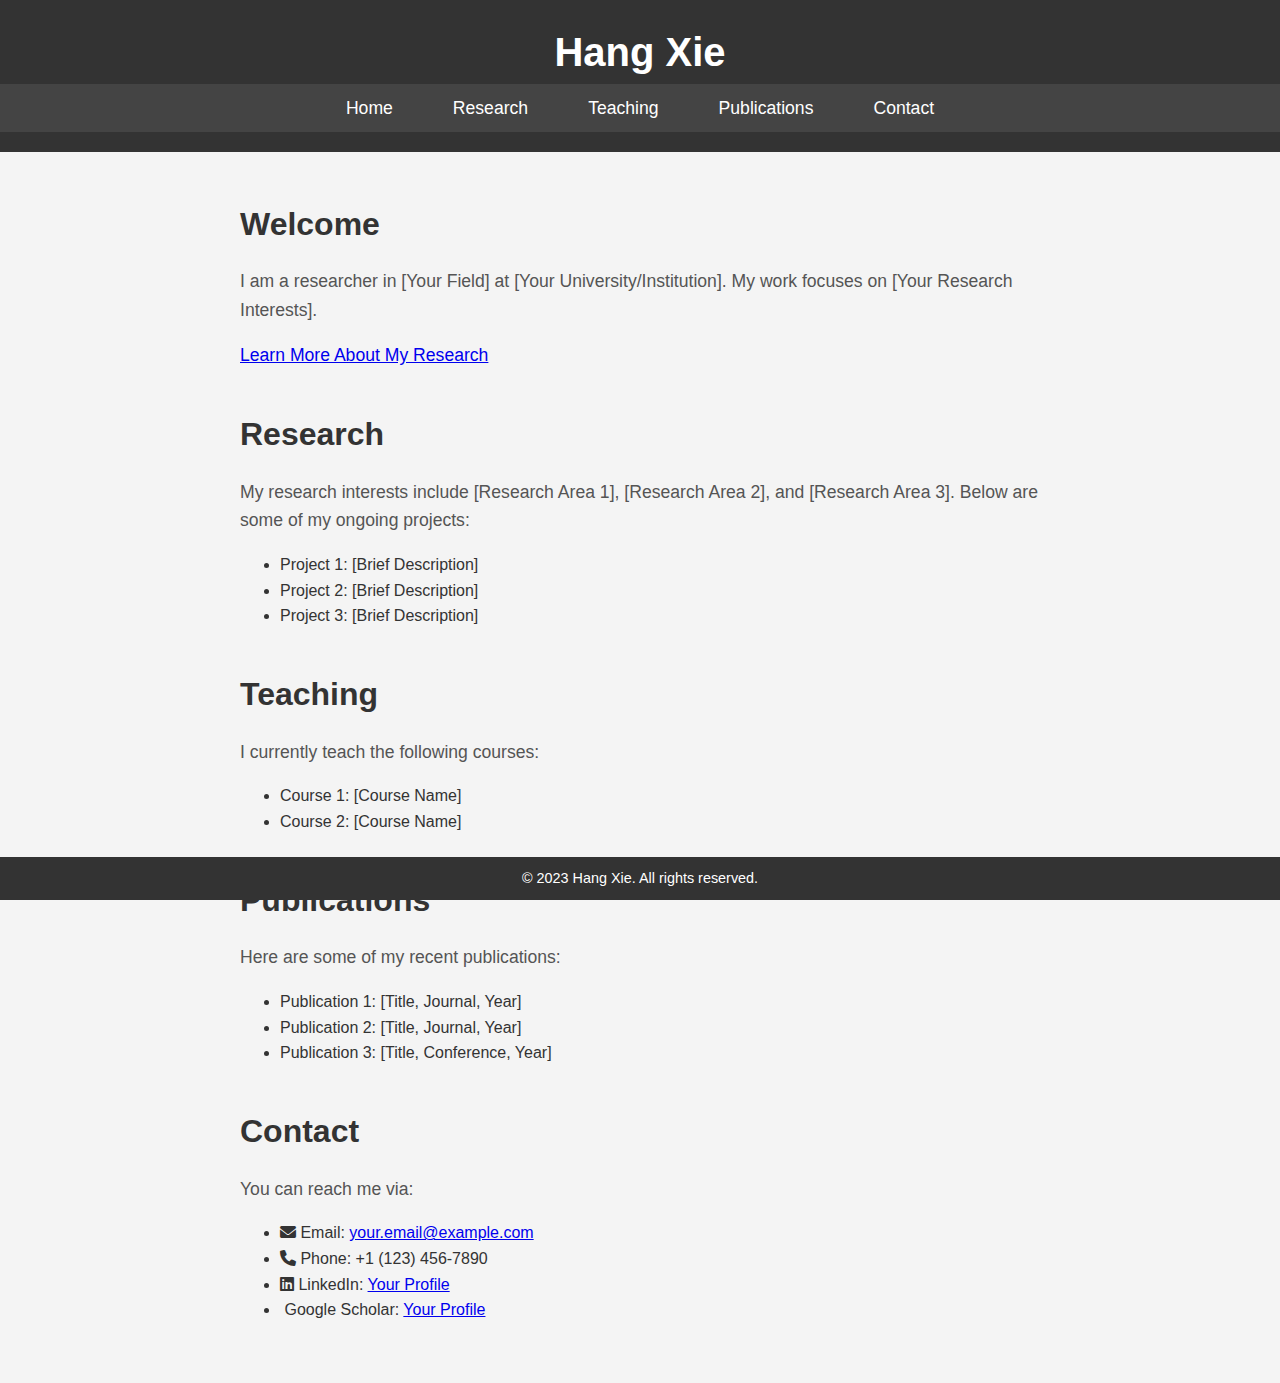
==== index.html @ 6e14a4ef "Update index.html" ====
<!DOCTYPE html>
<html lang="en">
<head>
    <meta charset="UTF-8">
    <meta name="viewport" content="width=device-width, initial-scale=1.0">
    <title>Hang Xie - Academic Homepage</title>
    <link rel="stylesheet" href="styles.css">
    <link rel="stylesheet" href="https://cdnjs.cloudflare.com/ajax/libs/font-awesome/6.0.0/css/all.min.css">
</head>
<body>
    <header>
        <div class="container">
            <h1>Hang Xie</h1>
            <nav>
                <ul>
                    <li><a href="#home">Home</a></li>
                    <li><a href="#research">Research</a></li>
                    <li><a href="#teaching">Teaching</a></li>
                    <li><a href="#publications">Publications</a></li>
                    <li><a href="#contact">Contact</a></li>
                </ul>
            </nav>
        </div>
    </header>

    <main>
        <section id="home" class="section">
            <div class="container">
                <h2>Welcome</h2>
                <p>
                    I am a researcher in [Your Field] at [Your University/Institution]. My work focuses on [Your Research Interests].
                </p>
                <p>
                    <a href="#research" class="btn">Learn More About My Research</a>
                </p>
            </div>
        </section>

        <section id="research" class="section">
            <div class="container">
                <h2>Research</h2>
                <p>
                    My research interests include [Research Area 1], [Research Area 2], and [Research Area 3]. Below are some of my ongoing projects:
                </p>
                <ul>
                    <li>Project 1: [Brief Description]</li>
                    <li>Project 2: [Brief Description]</li>
                    <li>Project 3: [Brief Description]</li>
                </ul>
            </div>
        </section>

        <section id="teaching" class="section">
            <div class="container">
                <h2>Teaching</h2>
                <p>
                    I currently teach the following courses:
                </p>
                <ul>
                    <li>Course 1: [Course Name]</li>
                    <li>Course 2: [Course Name]</li>
                </ul>
            </div>
        </section>

        <section id="publications" class="section">
            <div class="container">
                <h2>Publications</h2>
                <p>
                    Here are some of my recent publications:
                </p>
                <ul>
                    <li>Publication 1: [Title, Journal, Year]</li>
                    <li>Publication 2: [Title, Journal, Year]</li>
                    <li>Publication 3: [Title, Conference, Year]</li>
                </ul>
            </div>
        </section>

        <section id="contact" class="section">
            <div class="container">
                <h2>Contact</h2>
                <p>
                    You can reach me via:
                </p>
                <ul>
                    <li><i class="fas fa-envelope"></i> Email: <a href="mailto:your.email@example.com">your.email@example.com</a></li>
                    <li><i class="fas fa-phone"></i> Phone: +1 (123) 456-7890</li>
                    <li><i class="fab fa-linkedin"></i> LinkedIn: <a href="https://www.linkedin.com/in/yourprofile" target="_blank">Your Profile</a></li>
                    <li><i class="fab fa-google-scholar"></i> Google Scholar: <a href="https://scholar.google.com/citations?user=yourid" target="_blank">Your Profile</a></li>
                </ul>
            </div>
        </section>
    </main>

    <footer>
        <div class="container">
            <p>&copy; 2023 Hang Xie. All rights reserved.</p>
        </div>
    </footer>

    <script src="script.js"></script>
</body>
</html>
---- styles.css ----
/* General Styles */
body {
    font-family: 'Arial', sans-serif;
    line-height: 1.6;
    margin: 0;
    padding: 0;
    background-color: #f4f4f4;
    color: #333;
}

header {
    background-color: #333;
    color: #fff;
    padding: 20px 0;
    text-align: center;
}

header h1 {
    margin: 0;
    font-size: 2.5rem;
}

nav ul {
    list-style: none;
    padding: 0;
    margin: 0;
    display: flex;
    justify-content: center;
    background-color: #444;
}

nav ul li {
    margin: 0 15px;
}

nav ul li a {
    color: #fff;
    text-decoration: none;
    font-size: 1.1rem;
    padding: 10px 15px;
    display: block;
}

nav ul li a:hover {
    background-color: #555;
    border-radius: 5px;
}

main {
    padding: 20px;
    max-width: 800px;
    margin: 0 auto;
}

section {
    margin-bottom: 40px;
}

section h2 {
    font-size: 2rem;
    margin-bottom: 10px;
    color: #333;
}

section p {
    font-size: 1.1rem;
    color: #555;
}

footer {
    background-color: #333;
    color: #fff;
    text-align: center;
    padding: 10px 0;
    position: fixed;
    width: 100%;
    bottom: 0;
}

footer p {
    margin: 0;
    font-size: 0.9rem;
}

/* Responsive Design */
@media (max-width: 768px) {
    header h1 {
        font-size: 2rem;
    }

    nav ul {
        flex-direction: column;
    }

    nav ul li {
        margin: 5px 0;
    }

    main {
        padding: 10px;
    }
}
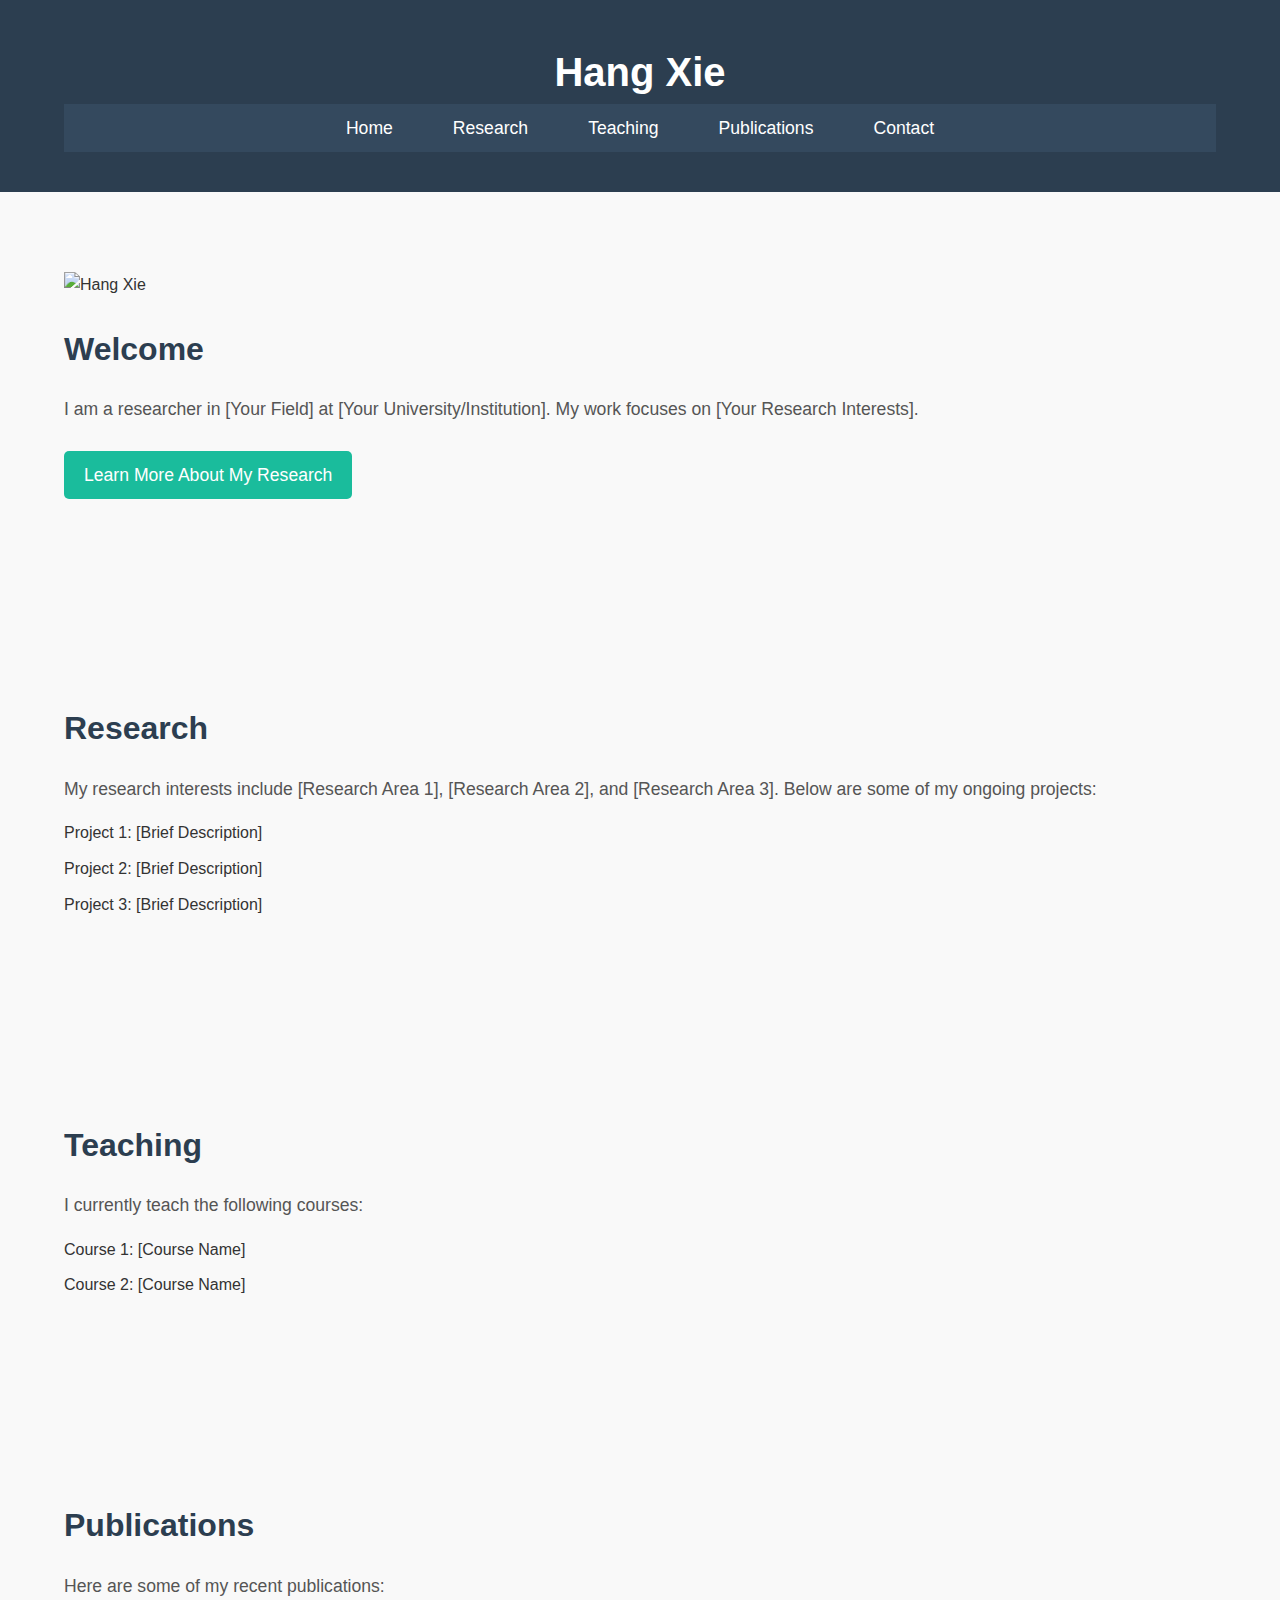
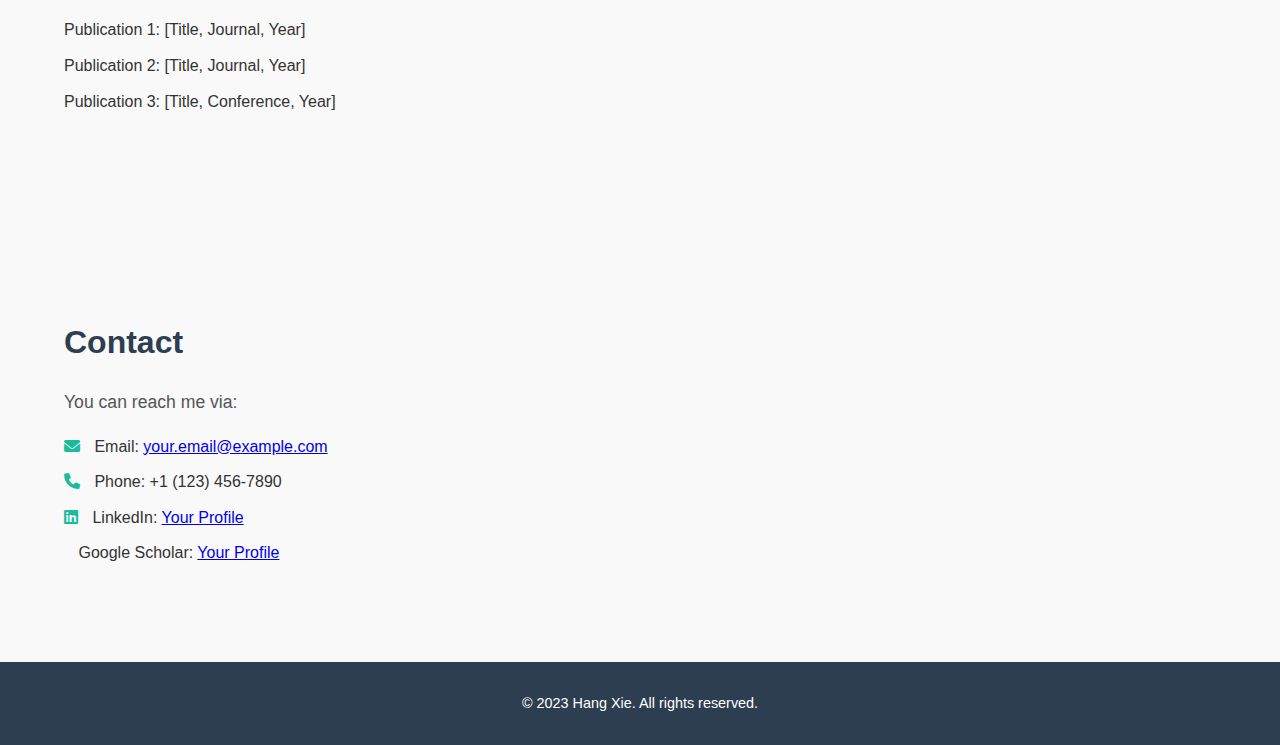
==== commit 3abfad44: "Update index.html" ====
--- a/index.html
+++ b/index.html
@@ -26,13 +26,18 @@
     <main>
         <section id="home" class="section">
             <div class="container">
-                <h2>Welcome</h2>
-                <p>
-                    I am a researcher in [Your Field] at [Your University/Institution]. My work focuses on [Your Research Interests].
-                </p>
-                <p>
-                    <a href="#research" class="btn">Learn More About My Research</a>
-                </p>
+                <div class="profile">
+                    <img src="profile.jpg" alt="Hang Xie" class="profile-photo">
+                    <div class="profile-info">
+                        <h2>Welcome</h2>
+                        <p>
+                            I am a researcher in [Your Field] at [Your University/Institution]. My work focuses on [Your Research Interests].
+                        </p>
+                        <p>
+                            <a href="#research" class="btn">Learn More About My Research</a>
+                        </p>
+                    </div>
+                </div>
             </div>
         </section>
 
--- a/styles.css
+++ b/styles.css
@@ -4,12 +4,12 @@
     line-height: 1.6;
     margin: 0;
     padding: 0;
-    background-color: #f4f4f4;
+    background-color: #f9f9f9;
     color: #333;
 }
 
 header {
-    background-color: #333;
+    background-color: #2c3e50;
     color: #fff;
     padding: 20px 0;
     text-align: center;
@@ -26,7 +26,7 @@
     margin: 0;
     display: flex;
     justify-content: center;
-    background-color: #444;
+    background-color: #34495e;
 }
 
 nav ul li {
@@ -42,39 +42,65 @@
 }
 
 nav ul li a:hover {
-    background-color: #555;
+    background-color: #1abc9c;
     border-radius: 5px;
 }
 
-main {
-    padding: 20px;
-    max-width: 800px;
+.container {
+    width: 90%;
+    max-width: 1200px;
     margin: 0 auto;
+    padding: 20px 0;
 }
 
-section {
-    margin-bottom: 40px;
+.section {
+    padding: 60px 0;
 }
 
-section h2 {
+.section h2 {
     font-size: 2rem;
-    margin-bottom: 10px;
-    color: #333;
+    margin-bottom: 20px;
+    color: #2c3e50;
 }
 
-section p {
+.section p {
     font-size: 1.1rem;
     color: #555;
 }
 
+.section ul {
+    list-style: none;
+    padding: 0;
+}
+
+.section ul li {
+    margin-bottom: 10px;
+}
+
+.section ul li i {
+    margin-right: 10px;
+    color: #1abc9c;
+}
+
+.btn {
+    display: inline-block;
+    padding: 10px 20px;
+    background-color: #1abc9c;
+    color: #fff;
+    text-decoration: none;
+    border-radius: 5px;
+    margin-top: 10px;
+}
+
+.btn:hover {
+    background-color: #16a085;
+}
+
 footer {
-    background-color: #333;
+    background-color: #2c3e50;
     color: #fff;
     text-align: center;
     padding: 10px 0;
-    position: fixed;
-    width: 100%;
-    bottom: 0;
 }
 
 footer p {
@@ -96,7 +122,7 @@
         margin: 5px 0;
     }
 
-    main {
-        padding: 10px;
+    .container {
+        width: 95%;
     }
-}+}
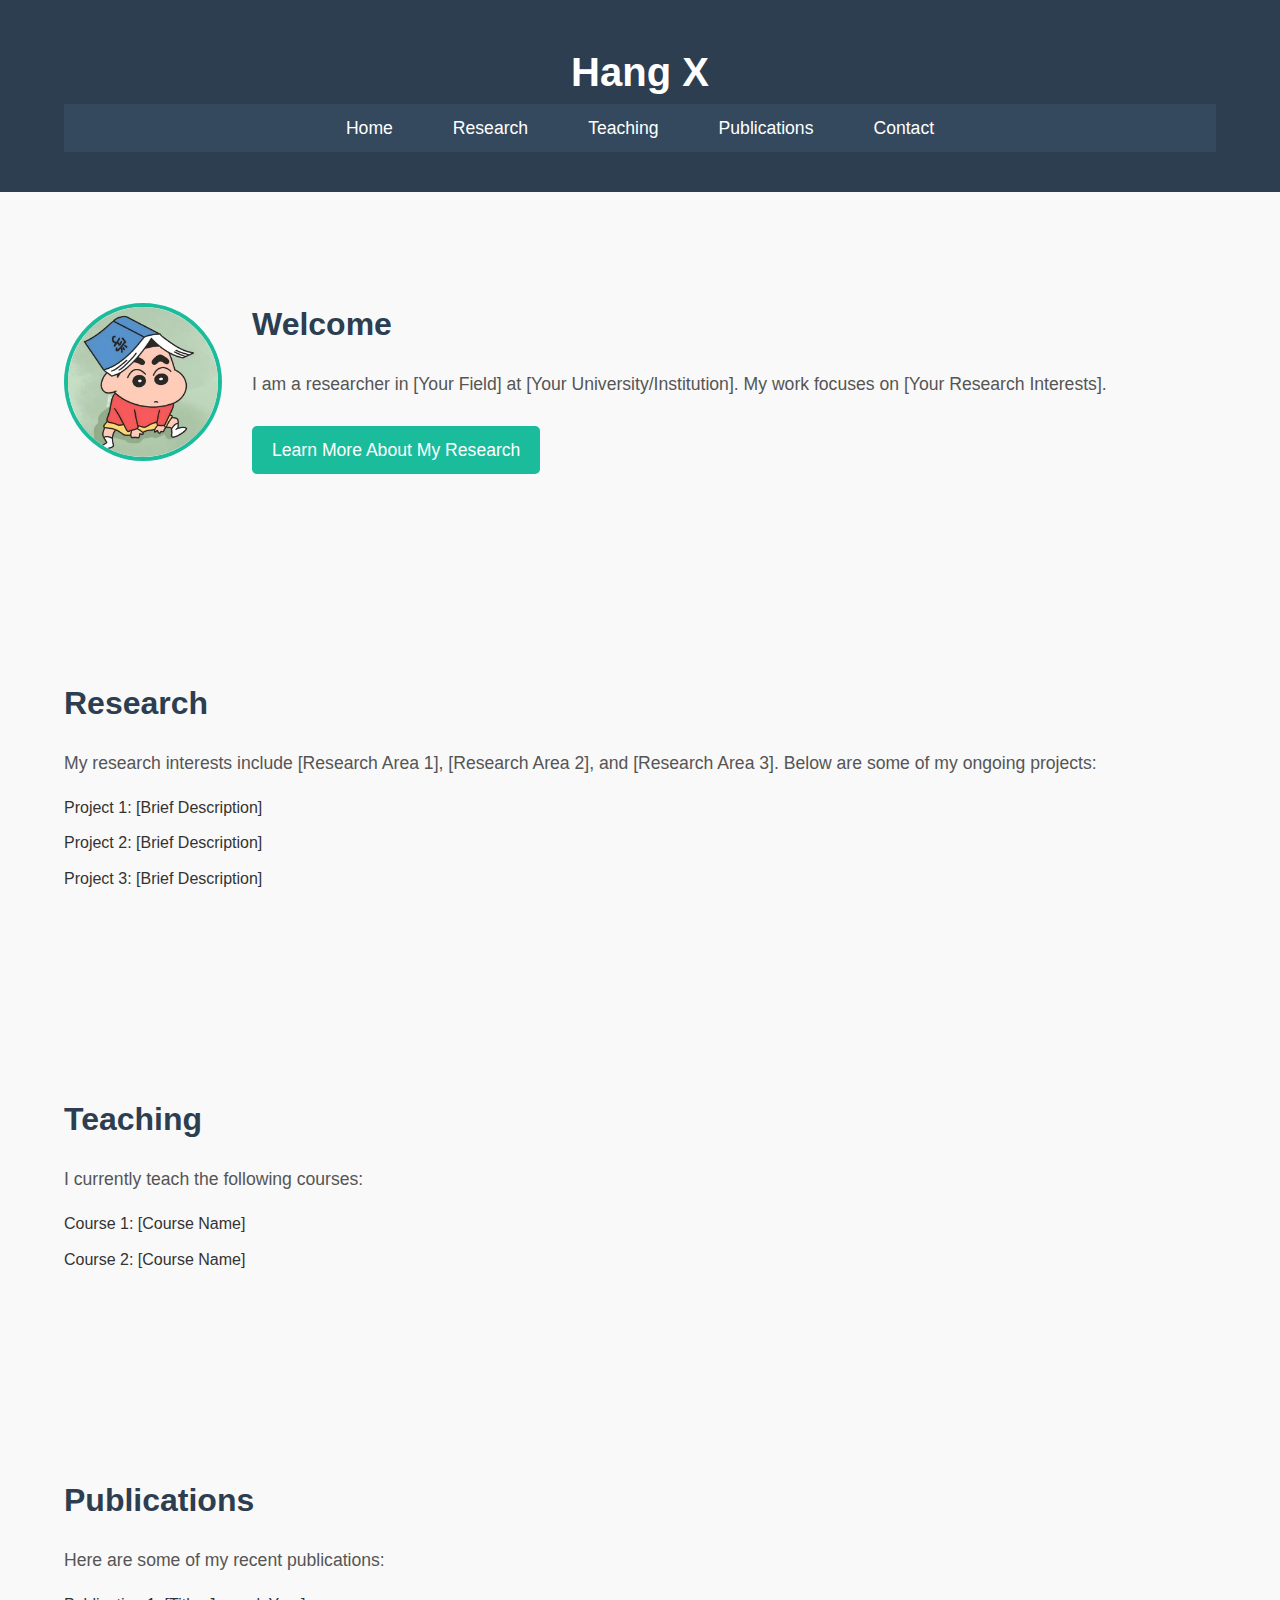
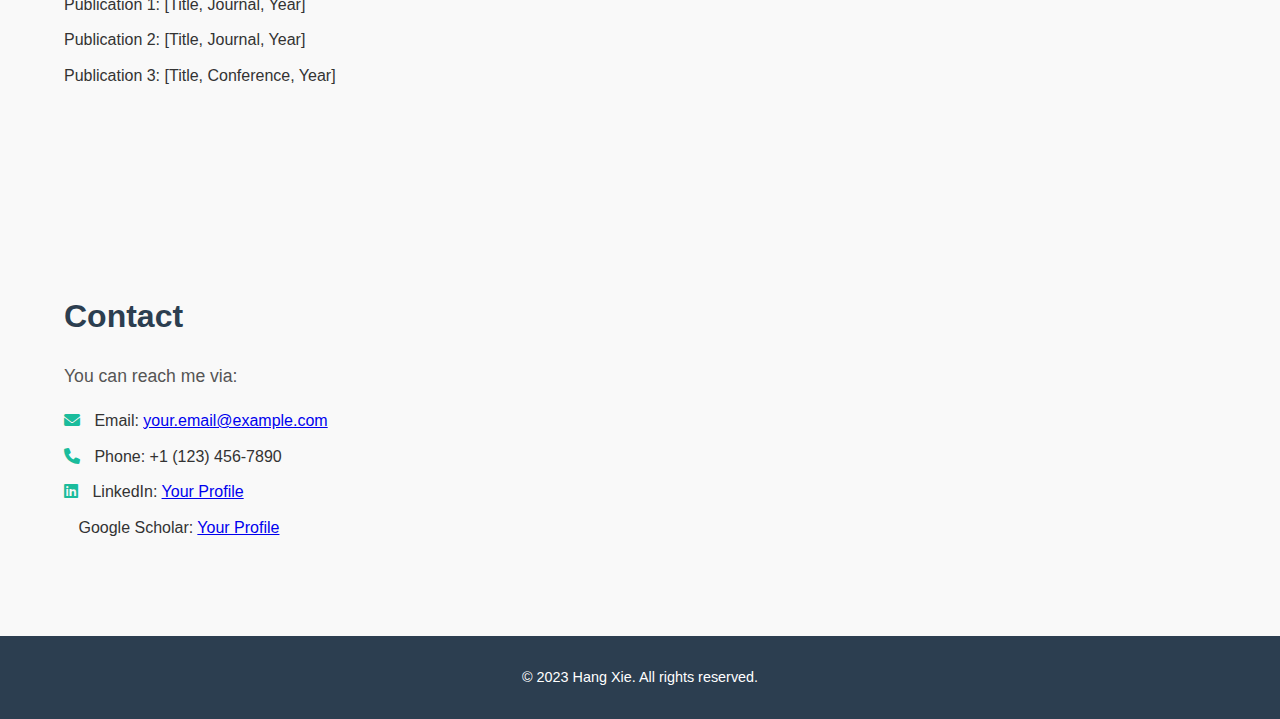
==== commit b2c7760f: "Update index.html" ====
--- a/index.html
+++ b/index.html
@@ -3,14 +3,14 @@
 <head>
     <meta charset="UTF-8">
     <meta name="viewport" content="width=device-width, initial-scale=1.0">
-    <title>Hang Xie - Academic Homepage</title>
+    <title>HangX - Academic Homepage</title>
     <link rel="stylesheet" href="styles.css">
     <link rel="stylesheet" href="https://cdnjs.cloudflare.com/ajax/libs/font-awesome/6.0.0/css/all.min.css">
 </head>
 <body>
     <header>
         <div class="container">
-            <h1>Hang Xie</h1>
+            <h1>Hang X</h1>
             <nav>
                 <ul>
                     <li><a href="#home">Home</a></li>
--- a/styles.css
+++ b/styles.css
@@ -96,6 +96,25 @@
     background-color: #16a085;
 }
 
+/* Profile Section */
+.profile {
+    display: flex;
+    align-items: center;
+    gap: 30px;
+}
+
+.profile-photo {
+    width: 150px;
+    height: 150px;
+    border-radius: 50%;
+    object-fit: cover;
+    border: 4px solid #1abc9c;
+}
+
+.profile-info {
+    flex: 1;
+}
+
 footer {
     background-color: #2c3e50;
     color: #fff;
@@ -125,4 +144,13 @@
     .container {
         width: 95%;
     }
+
+    .profile {
+        flex-direction: column;
+        text-align: center;
+    }
+
+    .profile-photo {
+        margin-bottom: 20px;
+    }
 }
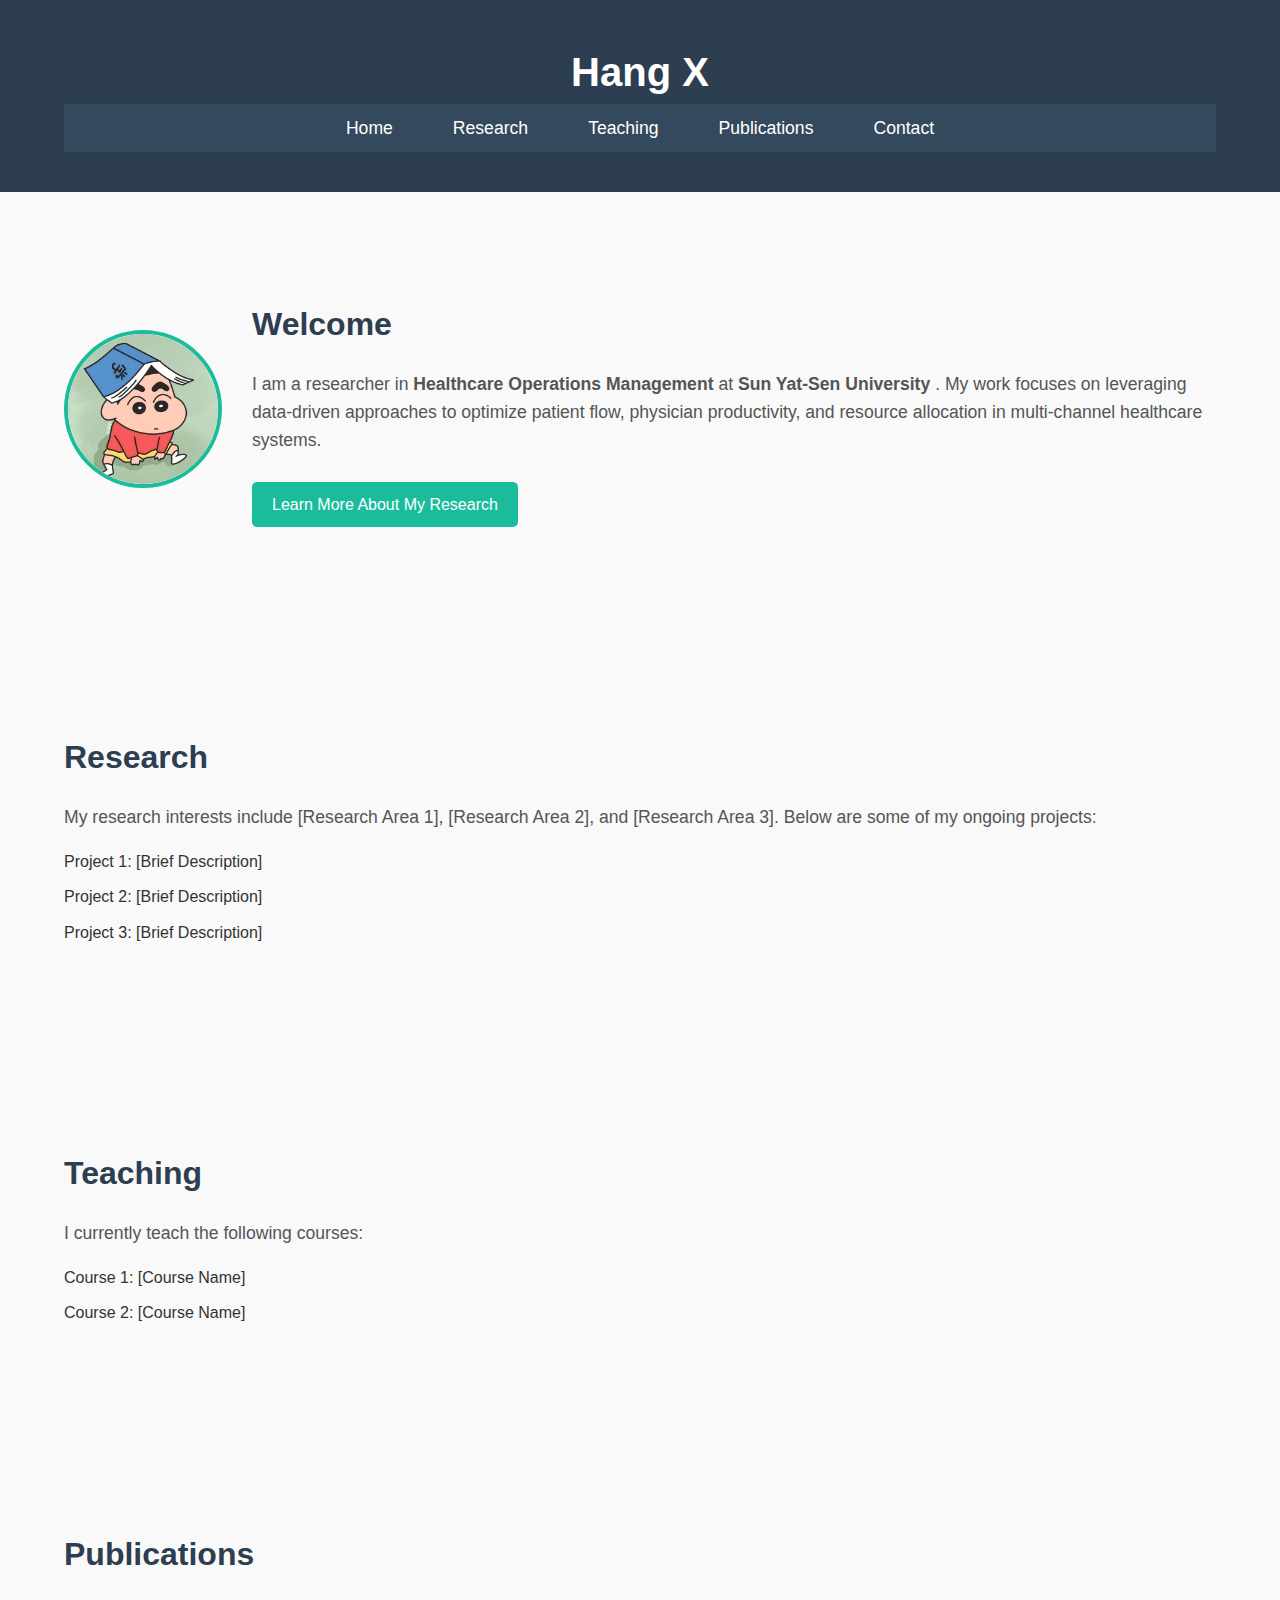
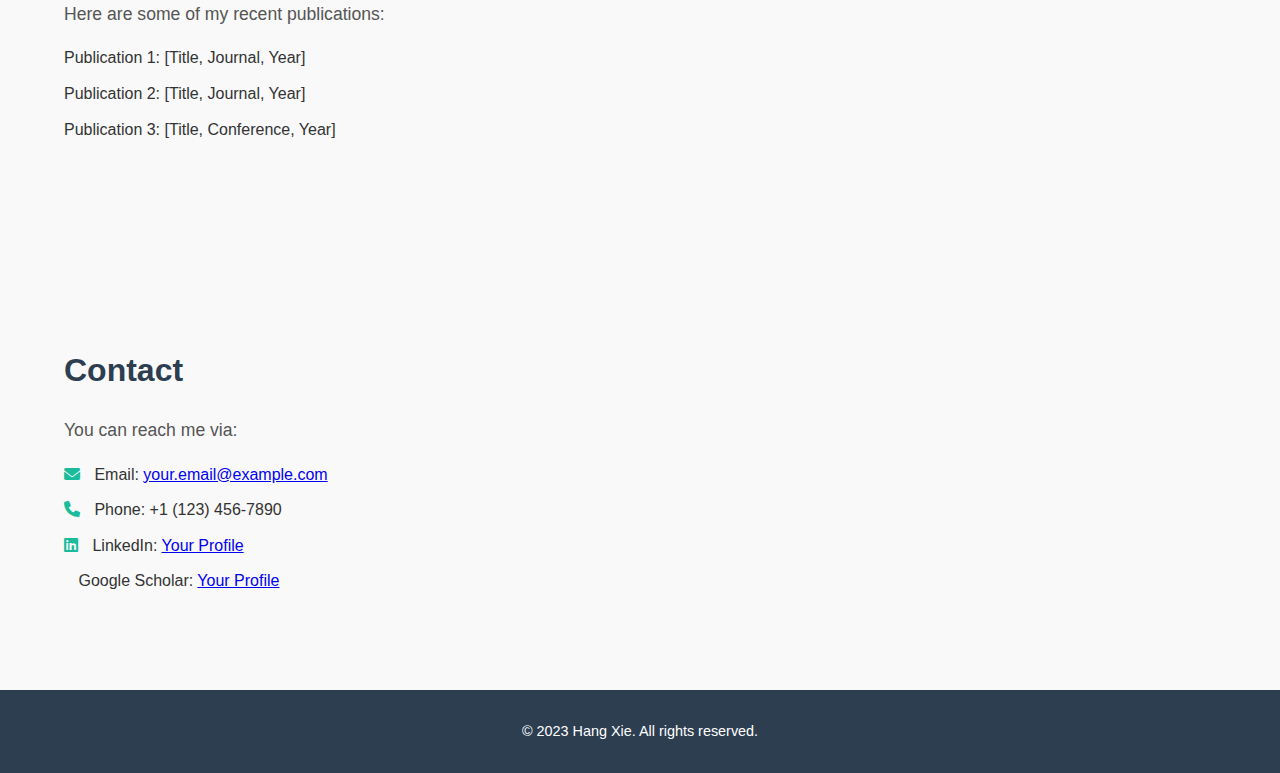
==== commit bb62c2b7: "Update index.html" ====
--- a/index.html
+++ b/index.html
@@ -27,13 +27,11 @@
         <section id="home" class="section">
             <div class="container">
                 <div class="profile">
-                    <img src="profile.jpg" alt="Hang Xie" class="profile-photo">
+                    <img src="profile.jpg" alt="Hang X" class="profile-photo">
                     <div class="profile-info">
                         <h2>Welcome</h2>
-                        <p>
-                            I am a researcher in [Your Field] at [Your University/Institution]. My work focuses on [Your Research Interests].
-                        </p>
-                        <p>
+                             <p>I am a researcher in <strong> Healthcare Operations Management </strong> at <strong> Sun Yat-Sen University </strong>. My work focuses on leveraging data-driven approaches to optimize patient flow, physician productivity, and resource allocation in multi-channel healthcare systems.
+                             </p>
                             <a href="#research" class="btn">Learn More About My Research</a>
                         </p>
                     </div>
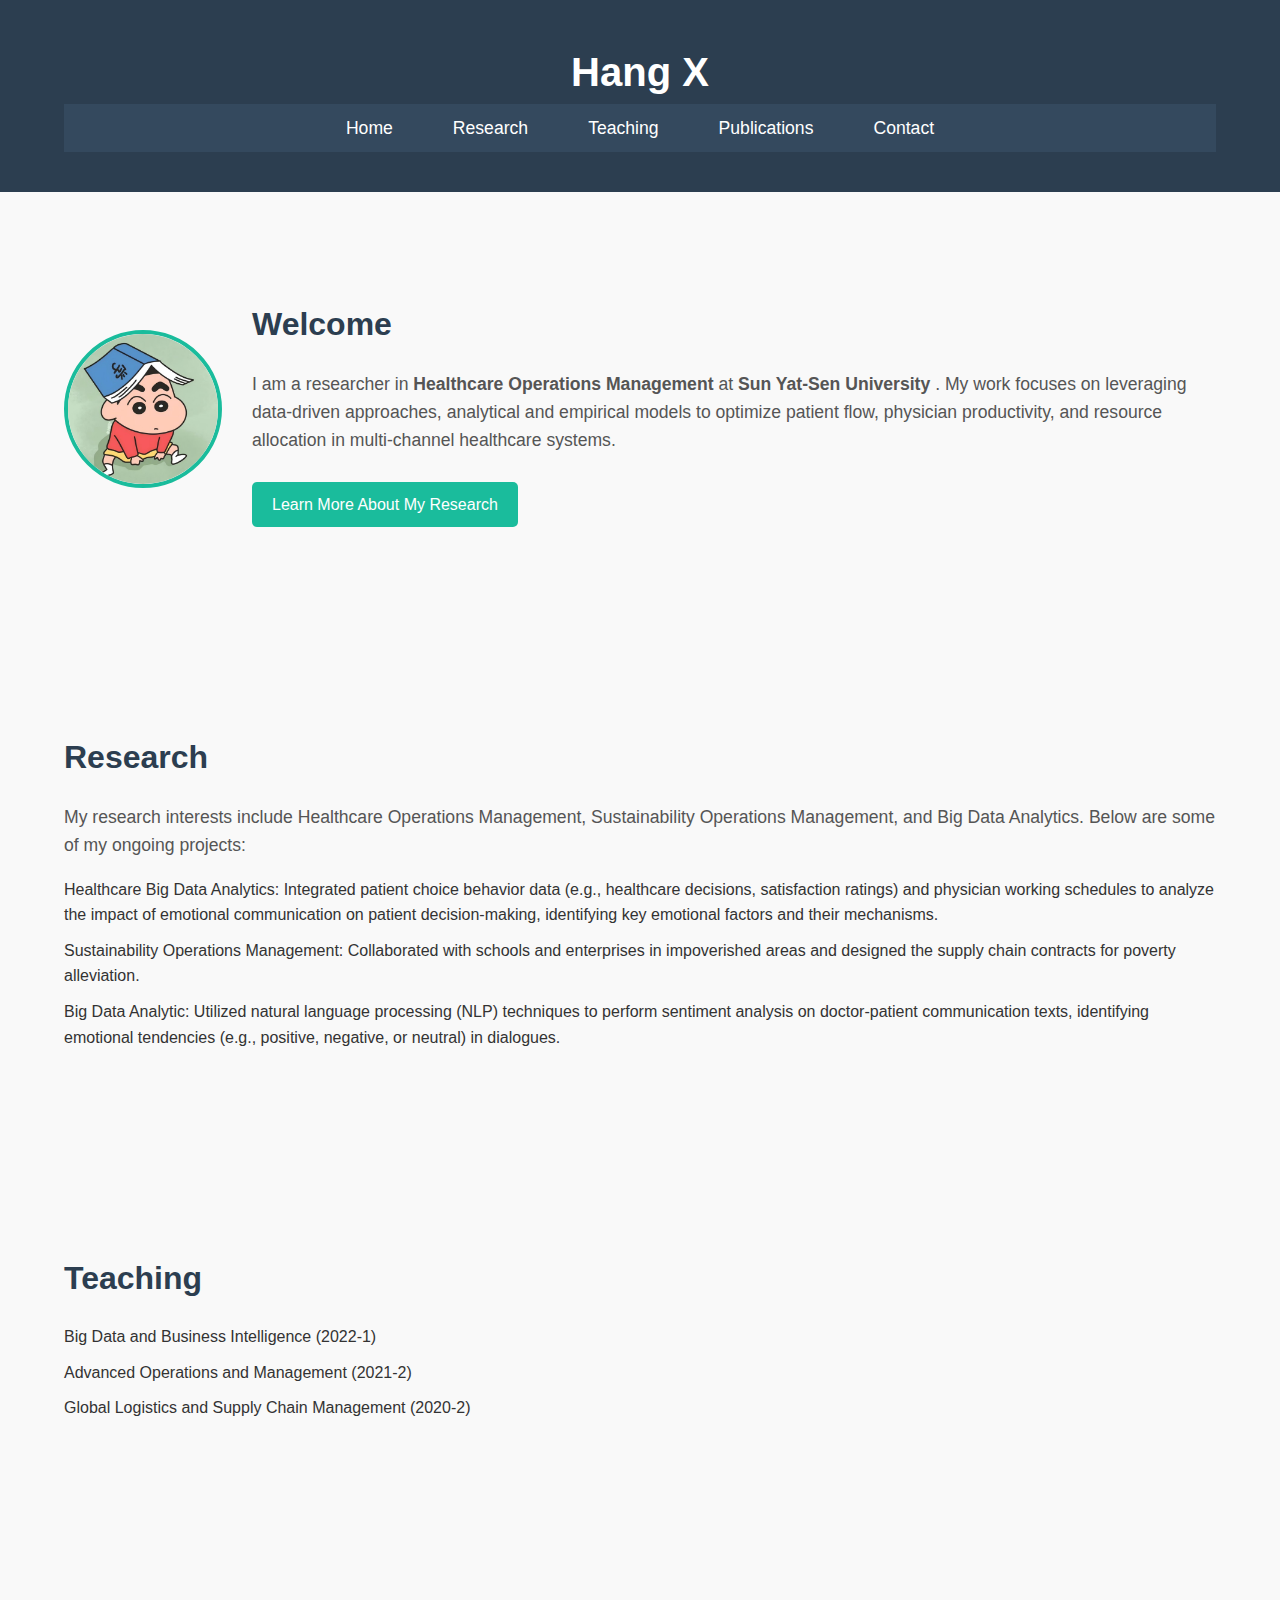
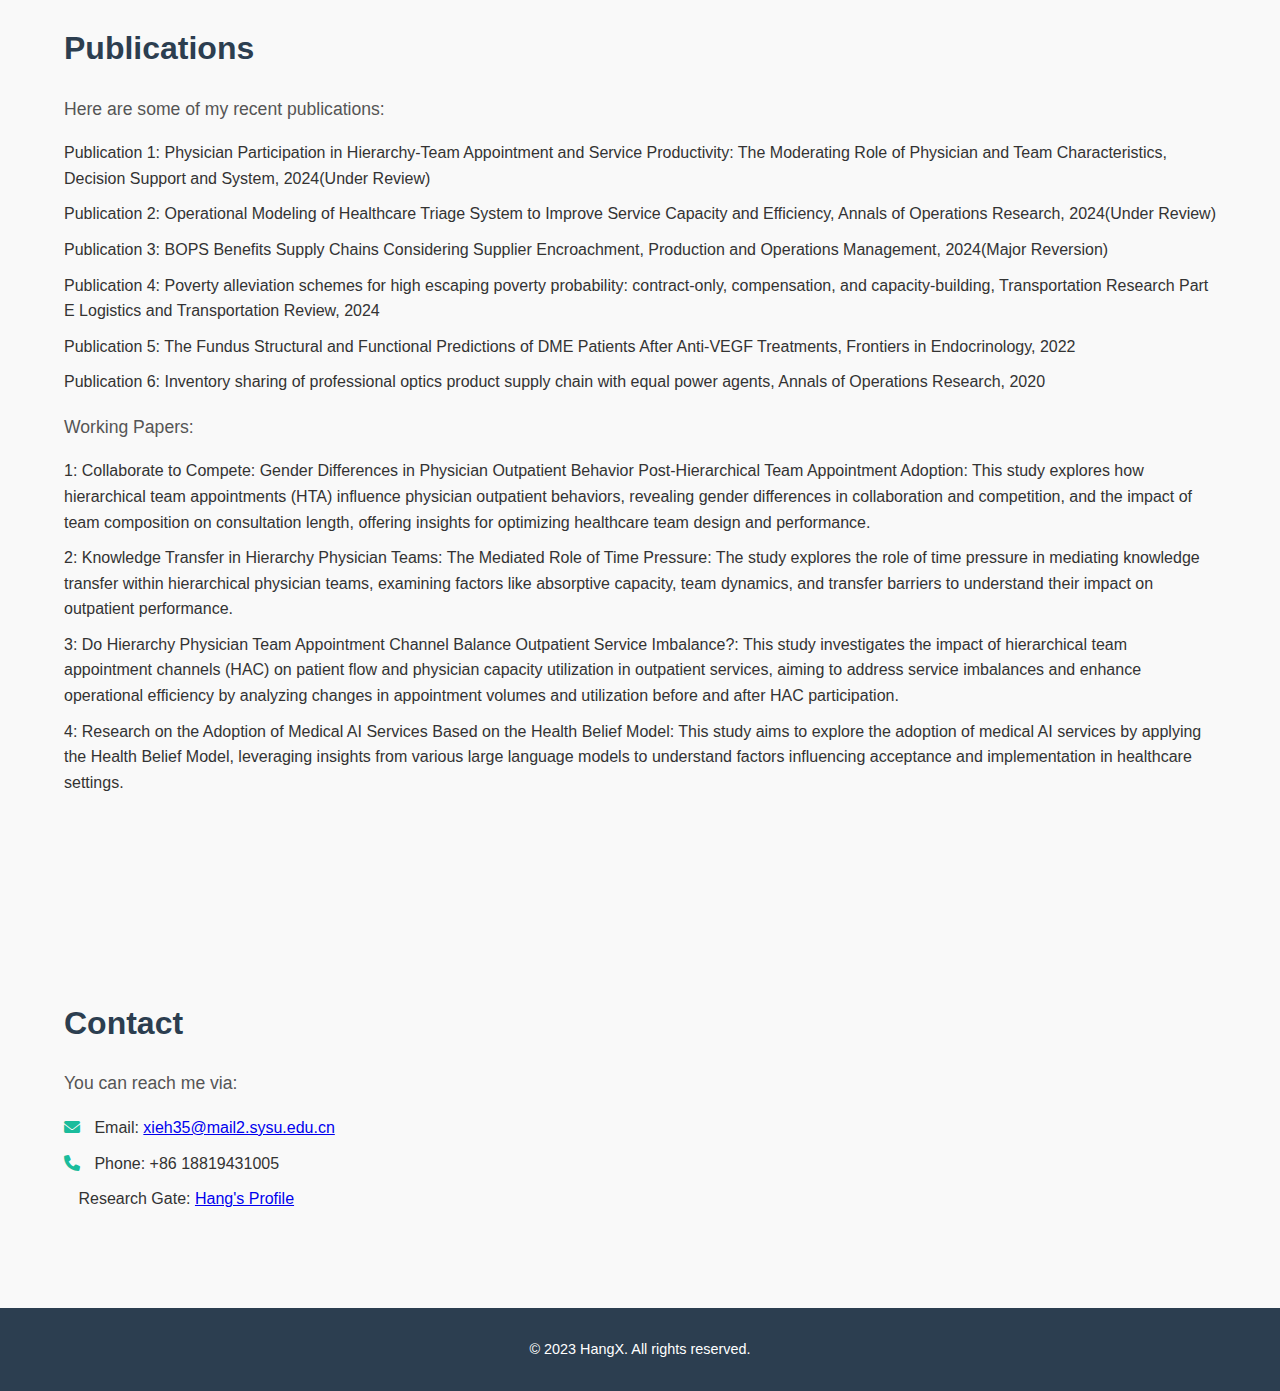
==== commit 365cb703: "Update index.html" ====
--- a/index.html
+++ b/index.html
@@ -30,7 +30,8 @@
                     <img src="profile.jpg" alt="Hang X" class="profile-photo">
                     <div class="profile-info">
                         <h2>Welcome</h2>
-                             <p>I am a researcher in <strong> Healthcare Operations Management </strong> at <strong> Sun Yat-Sen University </strong>. My work focuses on leveraging data-driven approaches to optimize patient flow, physician productivity, and resource allocation in multi-channel healthcare systems.
+                             <p>I am a researcher in <strong> Healthcare Operations Management </strong> at <strong> Sun Yat-Sen University </strong>. 
+                                 My work focuses on leveraging data-driven approaches, analytical and empirical models to optimize patient flow, physician productivity, and resource allocation in multi-channel healthcare systems.
                              </p>
                             <a href="#research" class="btn">Learn More About My Research</a>
                         </p>
@@ -43,12 +44,12 @@
             <div class="container">
                 <h2>Research</h2>
                 <p>
-                    My research interests include [Research Area 1], [Research Area 2], and [Research Area 3]. Below are some of my ongoing projects:
+                    My research interests include Healthcare Operations Management, Sustainability Operations Management, and Big Data Analytics. Below are some of my ongoing projects:
                 </p>
                 <ul>
-                    <li>Project 1: [Brief Description]</li>
-                    <li>Project 2: [Brief Description]</li>
-                    <li>Project 3: [Brief Description]</li>
+                    <li>Healthcare Big Data Analytics: Integrated patient choice behavior data (e.g., healthcare decisions, satisfaction ratings) and physician working schedules to analyze the impact of emotional communication on patient decision-making, identifying key emotional factors and their mechanisms.</li>
+                    <li>Sustainability Operations Management: Collaborated with schools and enterprises in impoverished areas and designed the supply chain contracts for poverty alleviation.</li>
+                    <li>Big Data Analytic: Utilized natural language processing (NLP) techniques to perform sentiment analysis on doctor-patient communication texts, identifying emotional tendencies (e.g., positive, negative, or neutral) in dialogues.</li>
                 </ul>
             </div>
         </section>
@@ -56,12 +57,10 @@
         <section id="teaching" class="section">
             <div class="container">
                 <h2>Teaching</h2>
-                <p>
-                    I currently teach the following courses:
-                </p>
                 <ul>
-                    <li>Course 1: [Course Name]</li>
-                    <li>Course 2: [Course Name]</li>
+                    <li> Big Data and Business Intelligence (2022-1) </li>
+                    <li>Advanced Operations and Management (2021-2)</li>
+                    <li>Global Logistics and Supply Chain Management (2020-2)</li>
                 </ul>
             </div>
         </section>
@@ -73,9 +72,26 @@
                     Here are some of my recent publications:
                 </p>
                 <ul>
-                    <li>Publication 1: [Title, Journal, Year]</li>
-                    <li>Publication 2: [Title, Journal, Year]</li>
-                    <li>Publication 3: [Title, Conference, Year]</li>
+                    <li>Publication 1: Physician Participation in Hierarchy-Team Appointment and Service Productivity: The Moderating Role of Physician and Team Characteristics, Decision Support and System, 2024(Under Review)</li>
+                    <li>Publication 2: Operational Modeling of Healthcare Triage System to Improve Service Capacity and Efficiency, Annals of Operations Research, 2024(Under Review)</li>
+                    <li>Publication 3: BOPS Benefits Supply Chains Considering Supplier Encroachment, Production and Operations Management, 2024(Major Reversion) </li>
+                    <li>Publication 4: Poverty alleviation schemes for high escaping poverty probability: contract-only, compensation, and capacity-building, Transportation Research Part E Logistics and Transportation Review, 2024 </li>
+                    <li>Publication 5: The Fundus Structural and Functional Predictions of DME Patients After Anti-VEGF Treatments, Frontiers in Endocrinology, 2022 </li>
+                    <li>Publication 6: Inventory sharing of professional optics product supply chain with equal power agents, Annals of Operations Research, 2020 </li>
+                </ul>
+
+                  <p>
+                    Working Papers:
+                </p>
+                <ul>
+                    <li>1: Collaborate to Compete: Gender Differences in Physician Outpatient Behavior Post-Hierarchical Team Appointment Adoption: This study explores how hierarchical team appointments (HTA) influence physician outpatient behaviors, revealing gender
+differences in collaboration and competition, and the impact of team composition on consultation length, offering insights for optimizing healthcare team design and performance. </li>
+                    <li>2: Knowledge Transfer in Hierarchy Physician Teams: The Mediated Role of Time Pressure: The study explores the role of time pressure in mediating knowledge transfer within hierarchical physician teams, examining
+factors like absorptive capacity, team dynamics, and transfer barriers to understand their impact on outpatient performance.</li>
+                    <li>3: Do Hierarchy Physician Team Appointment Channel Balance Outpatient Service Imbalance?: This study investigates the impact of hierarchical team appointment channels (HAC) on patient flow and physician capacity
+utilization in outpatient services, aiming to address service imbalances and enhance operational efficiency by analyzing changes in appointment volumes and utilization before and after HAC participation.</li>
+                    <li>4: Research on the Adoption of Medical AI Services Based on the Health Belief Model: This study aims to explore the adoption of medical AI services by applying the Health Belief Model, leveraging insights from
+various large language models to understand factors influencing acceptance and implementation in healthcare settings.</li>
                 </ul>
             </div>
         </section>
@@ -87,10 +103,9 @@
                     You can reach me via:
                 </p>
                 <ul>
-                    <li><i class="fas fa-envelope"></i> Email: <a href="mailto:your.email@example.com">your.email@example.com</a></li>
-                    <li><i class="fas fa-phone"></i> Phone: +1 (123) 456-7890</li>
-                    <li><i class="fab fa-linkedin"></i> LinkedIn: <a href="https://www.linkedin.com/in/yourprofile" target="_blank">Your Profile</a></li>
-                    <li><i class="fab fa-google-scholar"></i> Google Scholar: <a href="https://scholar.google.com/citations?user=yourid" target="_blank">Your Profile</a></li>
+                    <li><i class="fas fa-envelope"></i> Email: <a href="mailto:your.email@example.com">xieh35@mail2.sysu.edu.cn</a></li>
+                    <li><i class="fas fa-phone"></i> Phone: +86 18819431005</li>
+                    <li><i class="fab fa-google-scholar"></i> Research Gate: <a href="https://www.researchgate.net/profile/Hang-Xie-13/research" target="_blank">Hang's Profile</a></li>
                 </ul>
             </div>
         </section>
@@ -98,7 +113,7 @@
 
     <footer>
         <div class="container">
-            <p>&copy; 2023 Hang Xie. All rights reserved.</p>
+            <p>&copy; 2023 HangX. All rights reserved.</p>
         </div>
     </footer>
 
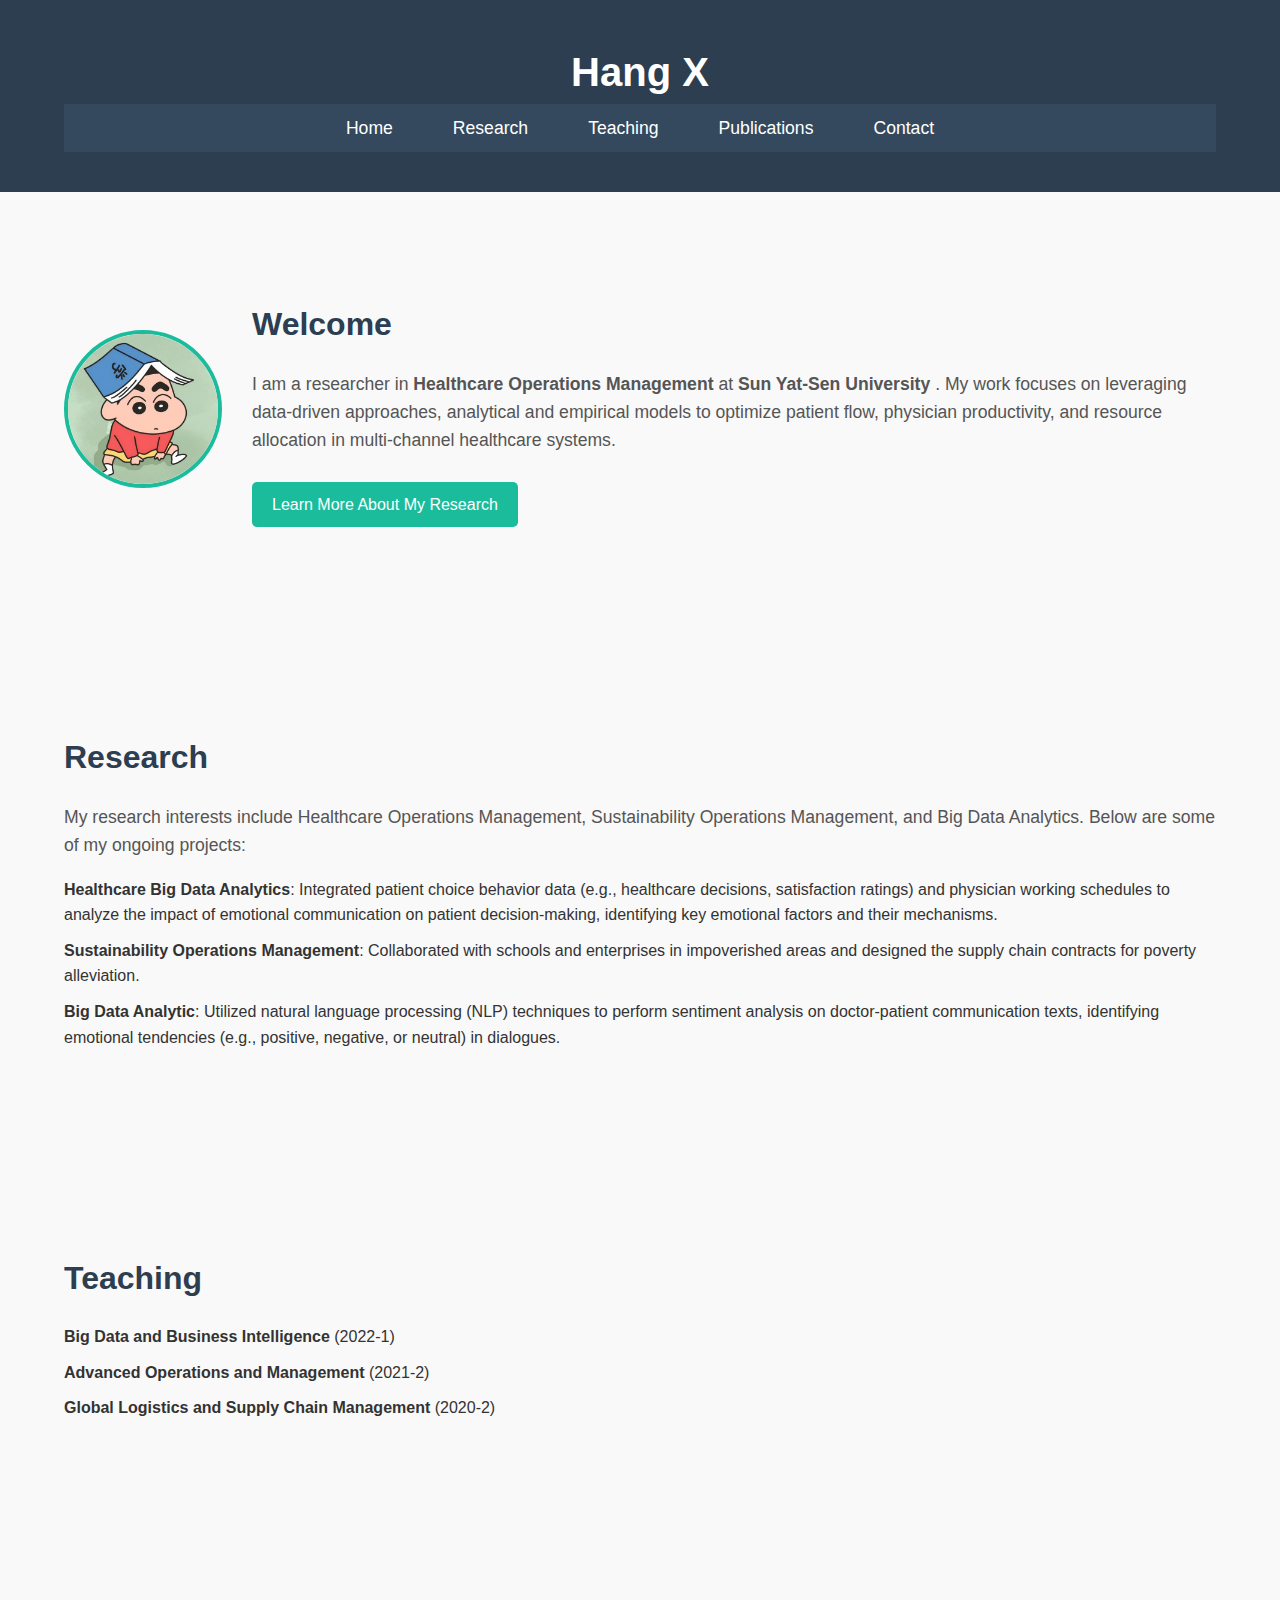
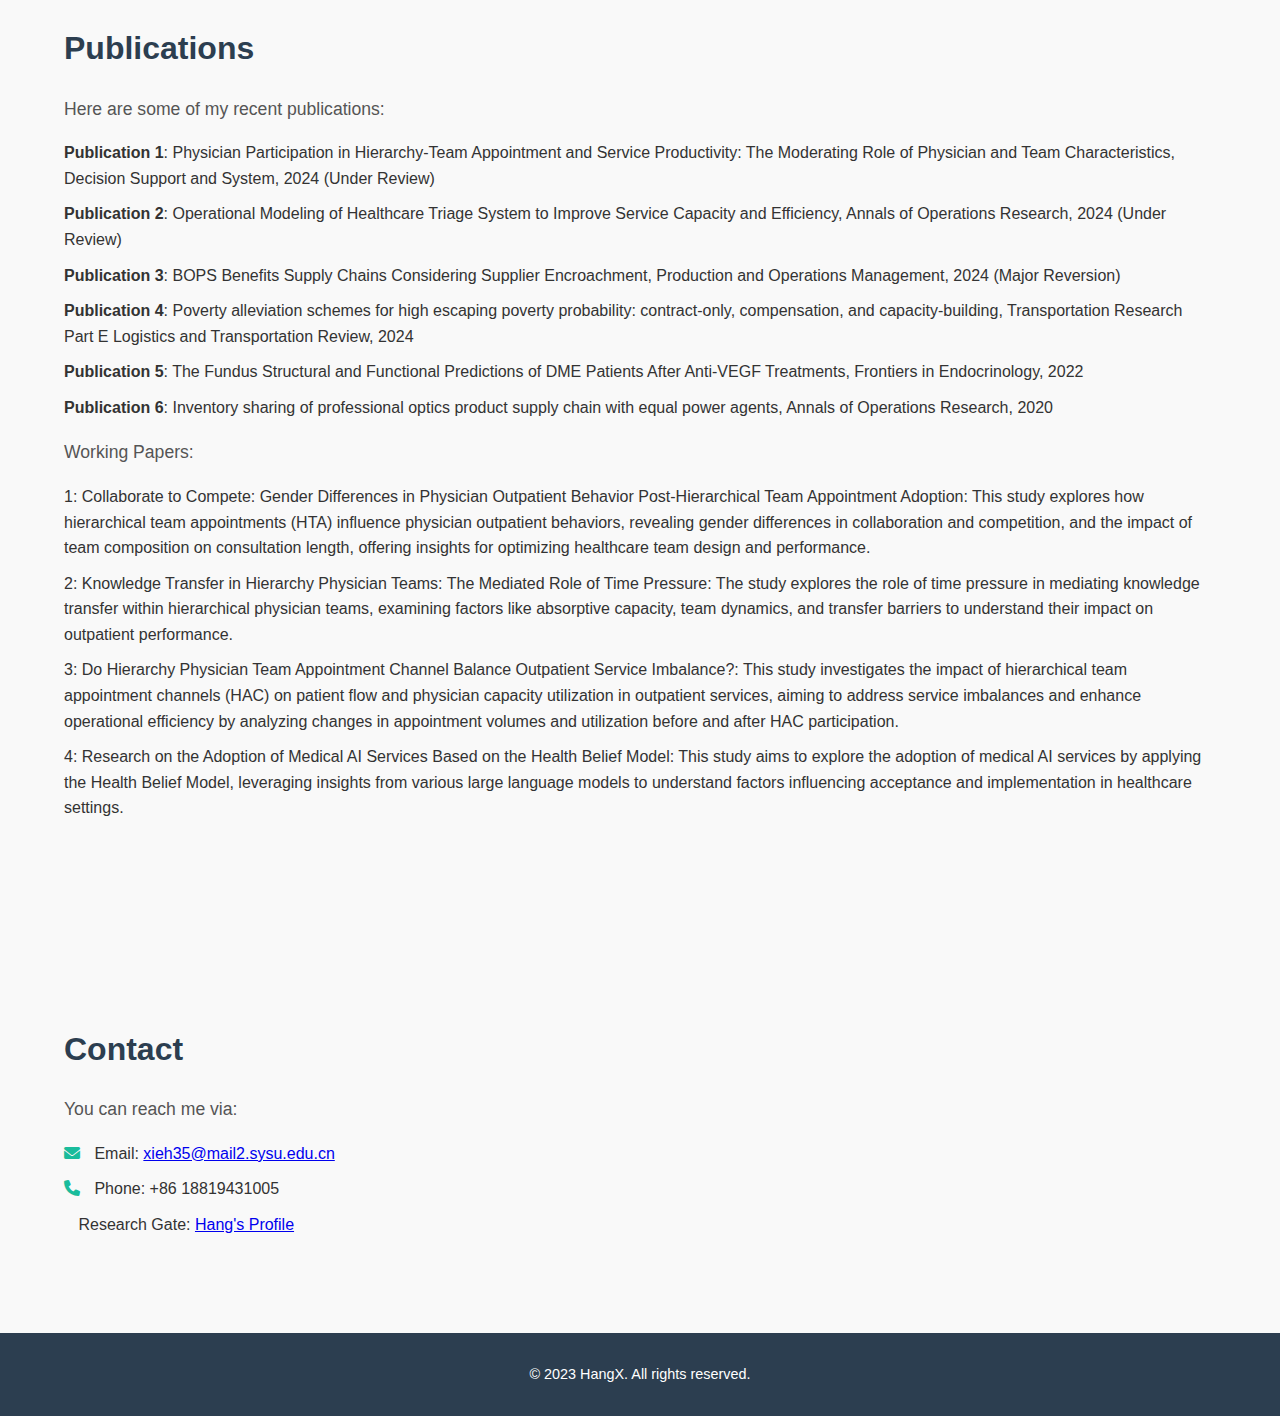
==== commit bfe0ae1d: "Update index.html" ====
--- a/index.html
+++ b/index.html
@@ -47,9 +47,9 @@
                     My research interests include Healthcare Operations Management, Sustainability Operations Management, and Big Data Analytics. Below are some of my ongoing projects:
                 </p>
                 <ul>
-                    <li>Healthcare Big Data Analytics: Integrated patient choice behavior data (e.g., healthcare decisions, satisfaction ratings) and physician working schedules to analyze the impact of emotional communication on patient decision-making, identifying key emotional factors and their mechanisms.</li>
-                    <li>Sustainability Operations Management: Collaborated with schools and enterprises in impoverished areas and designed the supply chain contracts for poverty alleviation.</li>
-                    <li>Big Data Analytic: Utilized natural language processing (NLP) techniques to perform sentiment analysis on doctor-patient communication texts, identifying emotional tendencies (e.g., positive, negative, or neutral) in dialogues.</li>
+                    <li><strong>Healthcare Big Data Analytics</strong>: Integrated patient choice behavior data (e.g., healthcare decisions, satisfaction ratings) and physician working schedules to analyze the impact of emotional communication on patient decision-making, identifying key emotional factors and their mechanisms.</li>
+                    <li><strong>Sustainability Operations Management</strong>: Collaborated with schools and enterprises in impoverished areas and designed the supply chain contracts for poverty alleviation.</li>
+                    <li><strong>Big Data Analytic</strong>: Utilized natural language processing (NLP) techniques to perform sentiment analysis on doctor-patient communication texts, identifying emotional tendencies (e.g., positive, negative, or neutral) in dialogues.</li>
                 </ul>
             </div>
         </section>
@@ -58,9 +58,9 @@
             <div class="container">
                 <h2>Teaching</h2>
                 <ul>
-                    <li> Big Data and Business Intelligence (2022-1) </li>
-                    <li>Advanced Operations and Management (2021-2)</li>
-                    <li>Global Logistics and Supply Chain Management (2020-2)</li>
+                    <li> <strong>Big Data and Business Intelligence</strong> (2022-1) </li>
+                    <li> <strong>Advanced Operations and Management </strong> (2021-2)</li>
+                    <li> <strong>Global Logistics and Supply Chain Management</strong> (2020-2)</li>
                 </ul>
             </div>
         </section>
@@ -72,12 +72,12 @@
                     Here are some of my recent publications:
                 </p>
                 <ul>
-                    <li>Publication 1: Physician Participation in Hierarchy-Team Appointment and Service Productivity: The Moderating Role of Physician and Team Characteristics, Decision Support and System, 2024(Under Review)</li>
-                    <li>Publication 2: Operational Modeling of Healthcare Triage System to Improve Service Capacity and Efficiency, Annals of Operations Research, 2024(Under Review)</li>
-                    <li>Publication 3: BOPS Benefits Supply Chains Considering Supplier Encroachment, Production and Operations Management, 2024(Major Reversion) </li>
-                    <li>Publication 4: Poverty alleviation schemes for high escaping poverty probability: contract-only, compensation, and capacity-building, Transportation Research Part E Logistics and Transportation Review, 2024 </li>
-                    <li>Publication 5: The Fundus Structural and Functional Predictions of DME Patients After Anti-VEGF Treatments, Frontiers in Endocrinology, 2022 </li>
-                    <li>Publication 6: Inventory sharing of professional optics product supply chain with equal power agents, Annals of Operations Research, 2020 </li>
+                    <li><strong>Publication 1</strong>: Physician Participation in Hierarchy-Team Appointment and Service Productivity: The Moderating Role of Physician and Team Characteristics, Decision Support and System, 2024 (Under Review)</li>
+                    <li><strong>Publication 2</strong>: Operational Modeling of Healthcare Triage System to Improve Service Capacity and Efficiency, Annals of Operations Research, 2024 (Under Review)</li>
+                    <li><strong>Publication 3</strong>: BOPS Benefits Supply Chains Considering Supplier Encroachment, Production and Operations Management, 2024 (Major Reversion) </li>
+                    <li><strong>Publication 4</strong>: Poverty alleviation schemes for high escaping poverty probability: contract-only, compensation, and capacity-building, Transportation Research Part E Logistics and Transportation Review, 2024 </li>
+                    <li><strong>Publication 5</strong>: The Fundus Structural and Functional Predictions of DME Patients After Anti-VEGF Treatments, Frontiers in Endocrinology, 2022 </li>
+                    <li><strong>Publication 6</strong>: Inventory sharing of professional optics product supply chain with equal power agents, Annals of Operations Research, 2020 </li>
                 </ul>
 
                   <p>
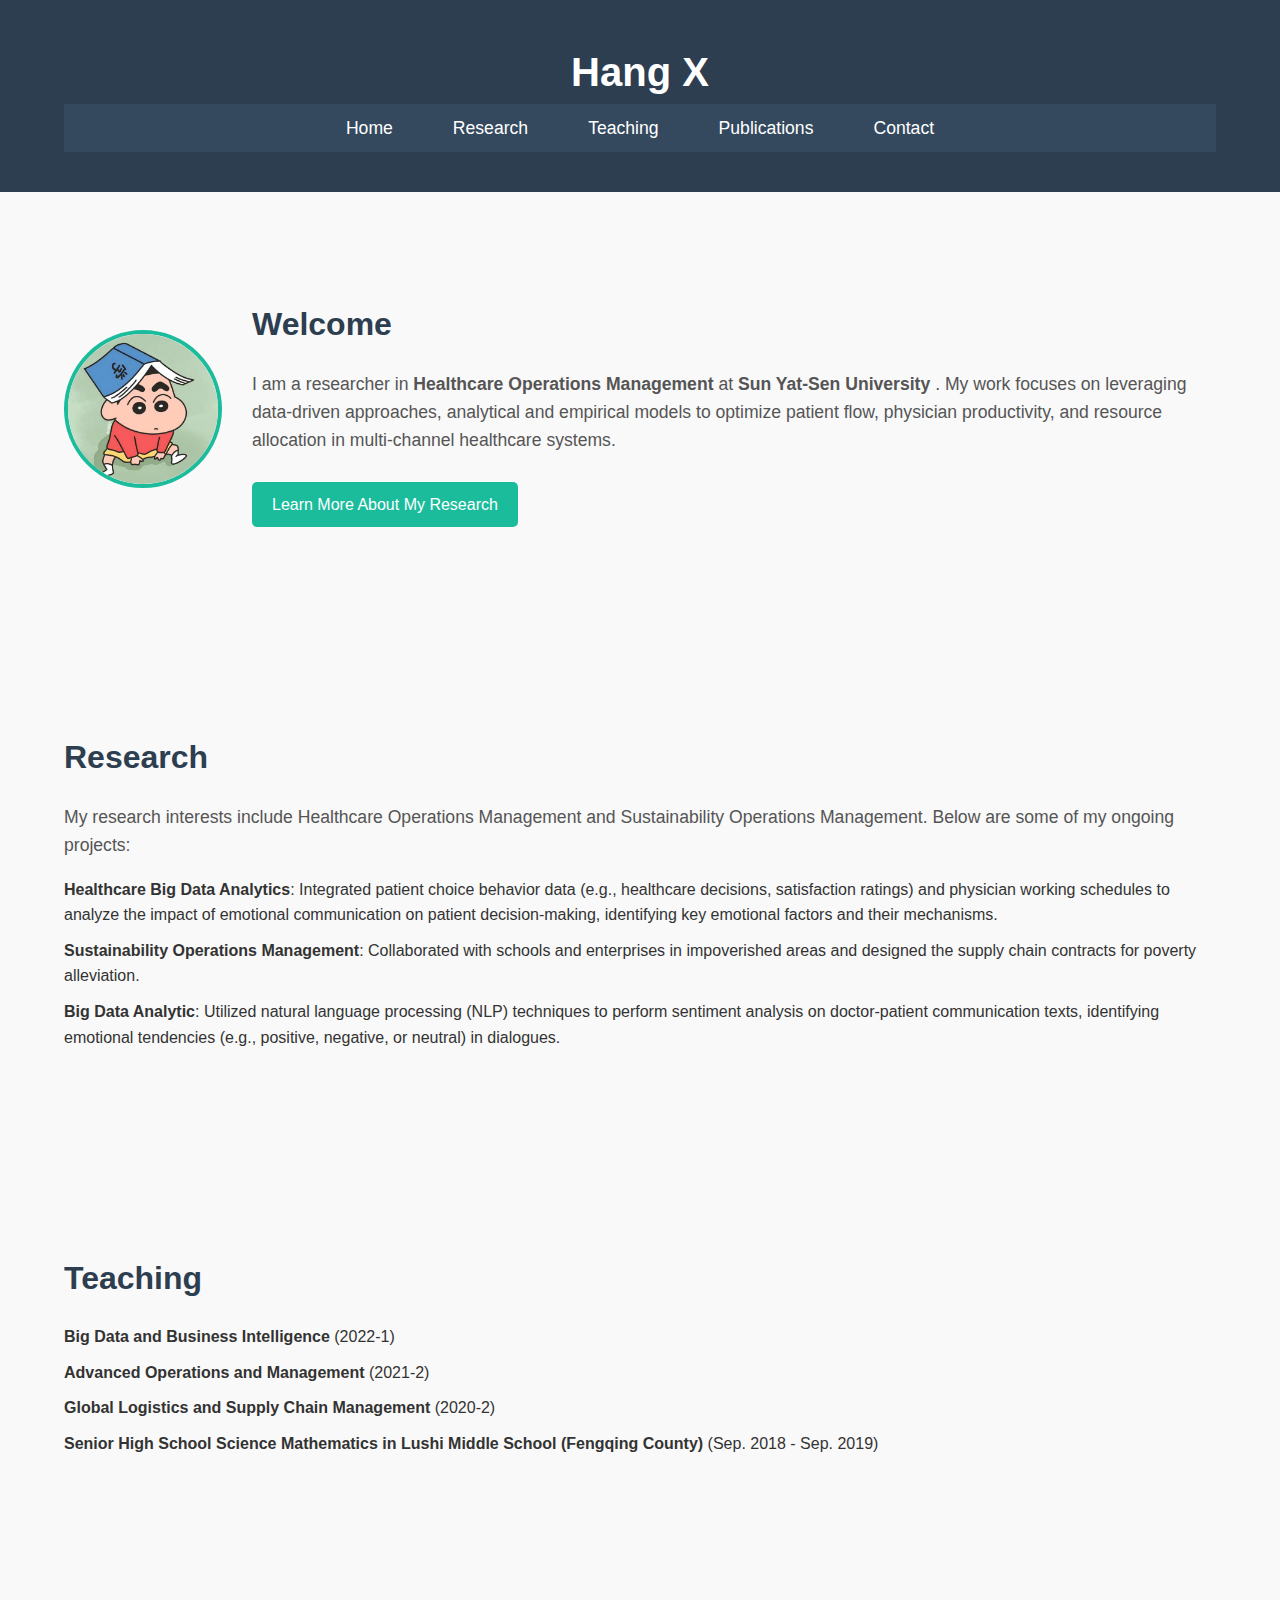
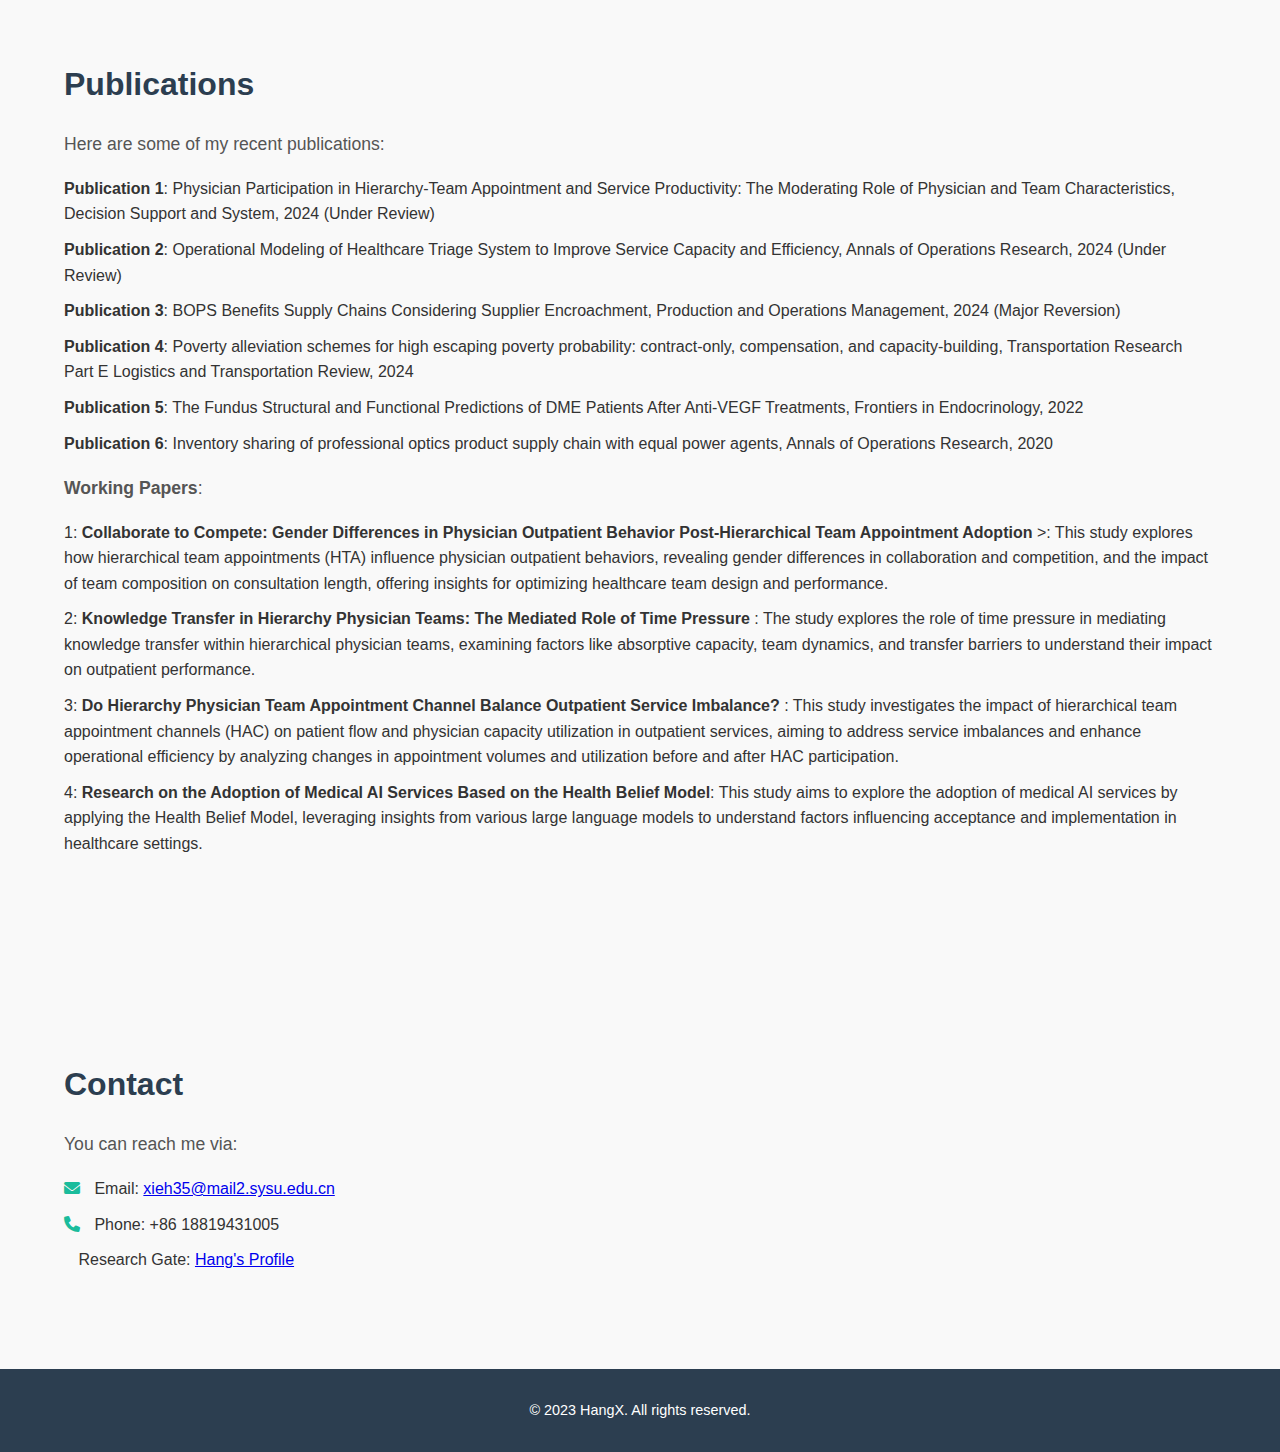
==== commit f1a76f41: "Update index.html" ====
--- a/index.html
+++ b/index.html
@@ -44,7 +44,7 @@
             <div class="container">
                 <h2>Research</h2>
                 <p>
-                    My research interests include Healthcare Operations Management, Sustainability Operations Management, and Big Data Analytics. Below are some of my ongoing projects:
+                    My research interests include Healthcare Operations Management and Sustainability Operations Management. Below are some of my ongoing projects:
                 </p>
                 <ul>
                     <li><strong>Healthcare Big Data Analytics</strong>: Integrated patient choice behavior data (e.g., healthcare decisions, satisfaction ratings) and physician working schedules to analyze the impact of emotional communication on patient decision-making, identifying key emotional factors and their mechanisms.</li>
@@ -61,6 +61,8 @@
                     <li> <strong>Big Data and Business Intelligence</strong> (2022-1) </li>
                     <li> <strong>Advanced Operations and Management </strong> (2021-2)</li>
                     <li> <strong>Global Logistics and Supply Chain Management</strong> (2020-2)</li>
+                    <li> <strong>Senior High School Science Mathematics in Lushi Middle School (Fengqing County)</strong> (Sep. 2018 - Sep. 2019)</li>
+
                 </ul>
             </div>
         </section>
@@ -81,16 +83,16 @@
                 </ul>
 
                   <p>
-                    Working Papers:
+                    <strong>Working Papers</strong>:
                 </p>
                 <ul>
-                    <li>1: Collaborate to Compete: Gender Differences in Physician Outpatient Behavior Post-Hierarchical Team Appointment Adoption: This study explores how hierarchical team appointments (HTA) influence physician outpatient behaviors, revealing gender
+                    <li>1:  <strong>Collaborate to Compete: Gender Differences in Physician Outpatient Behavior Post-Hierarchical Team Appointment Adoption </strong>>: This study explores how hierarchical team appointments (HTA) influence physician outpatient behaviors, revealing gender
 differences in collaboration and competition, and the impact of team composition on consultation length, offering insights for optimizing healthcare team design and performance. </li>
-                    <li>2: Knowledge Transfer in Hierarchy Physician Teams: The Mediated Role of Time Pressure: The study explores the role of time pressure in mediating knowledge transfer within hierarchical physician teams, examining
+                    <li>2:  <strong>Knowledge Transfer in Hierarchy Physician Teams: The Mediated Role of Time Pressure </strong>: The study explores the role of time pressure in mediating knowledge transfer within hierarchical physician teams, examining
 factors like absorptive capacity, team dynamics, and transfer barriers to understand their impact on outpatient performance.</li>
-                    <li>3: Do Hierarchy Physician Team Appointment Channel Balance Outpatient Service Imbalance?: This study investigates the impact of hierarchical team appointment channels (HAC) on patient flow and physician capacity
+                    <li>3:  <strong>Do Hierarchy Physician Team Appointment Channel Balance Outpatient Service Imbalance? </strong>: This study investigates the impact of hierarchical team appointment channels (HAC) on patient flow and physician capacity
 utilization in outpatient services, aiming to address service imbalances and enhance operational efficiency by analyzing changes in appointment volumes and utilization before and after HAC participation.</li>
-                    <li>4: Research on the Adoption of Medical AI Services Based on the Health Belief Model: This study aims to explore the adoption of medical AI services by applying the Health Belief Model, leveraging insights from
+                    <li>4: <strong>Research on the Adoption of Medical AI Services Based on the Health Belief Model</strong>: This study aims to explore the adoption of medical AI services by applying the Health Belief Model, leveraging insights from
 various large language models to understand factors influencing acceptance and implementation in healthcare settings.</li>
                 </ul>
             </div>
